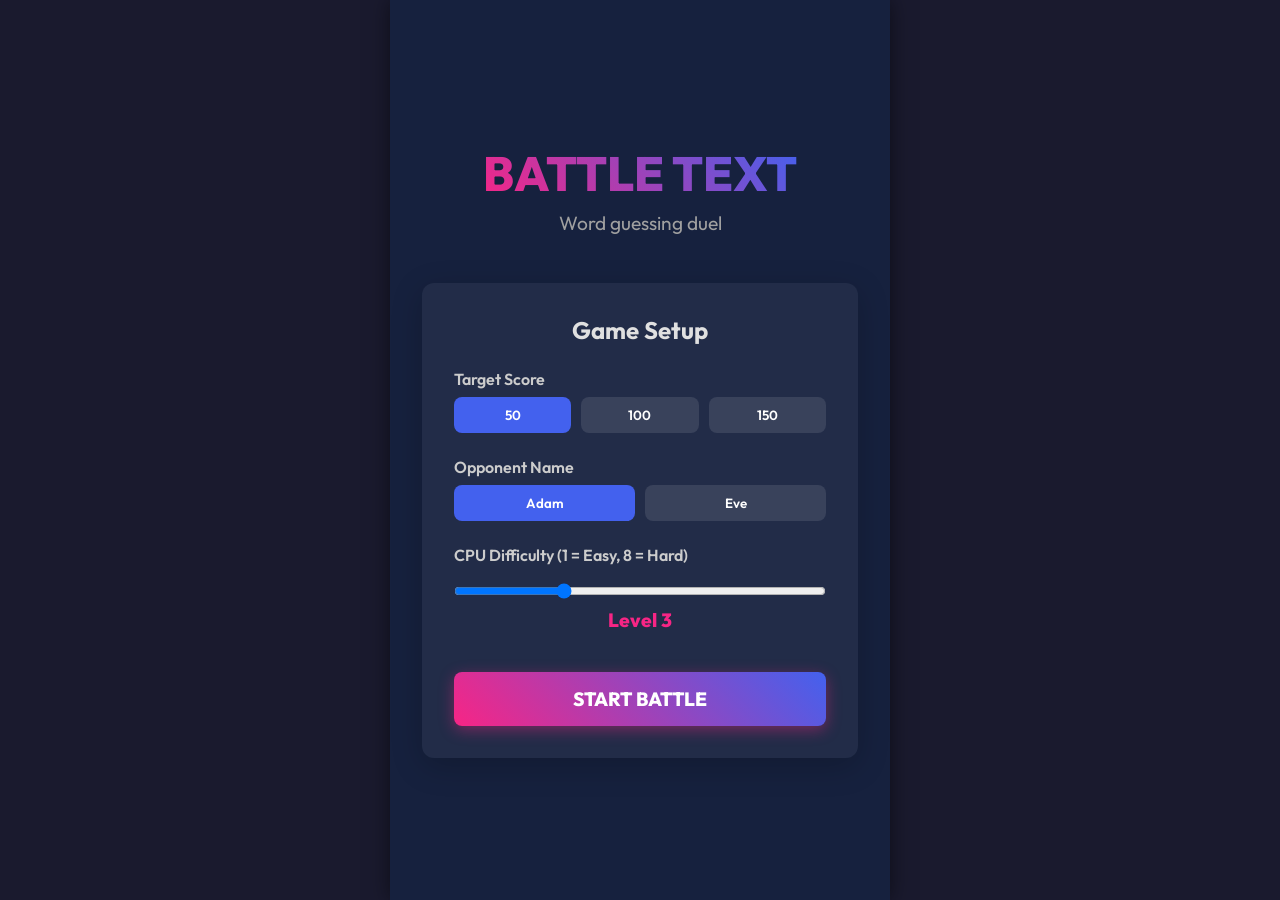
==== src/main/resources/static/index.html @ dd178e71 "Inital Commit" ====
<!DOCTYPE html>
<html lang="en">

<head>
    <meta charset="UTF-8">
    <meta name="viewport" content="width=device-width, initial-scale=1.0">
    <title>Battle Text</title>
    <link href="https://fonts.googleapis.com/css2?family=Outfit:wght@400;600;800&display=swap" rel="stylesheet">
    <link rel="stylesheet" href="style.css">
</head>

<body>
    <div id="app">
        <!-- Start Screen -->
        <div id="start-screen" class="screen current">
            <div class="logo-container">
                <h1>BATTLE TEXT</h1>
                <p>Word guessing duel</p>
            </div>

            <div class="settings-card">
                <h2>Game Setup</h2>
                <div class="setting-group">
                    <label>Target Score</label>
                    <div class="score-options">
                        <button class="score-btn active" data-score="50">50</button>
                        <button class="score-btn" data-score="100">100</button>
                        <button class="score-btn" data-score="150">150</button>
                    </div>
                </div>

                <div class="setting-group">
                    <label>Opponent Name</label>
                    <div class="score-options" id="cpu-options">
                        <button class="score-btn active" data-cpu="Adam">Adam</button>
                        <button class="score-btn" data-cpu="Eve">Eve</button>
                    </div>
                </div>

                <div class="setting-group">
                    <label>CPU Difficulty (1 = Easy, 8 = Hard)</label>
                    <input type="range" id="difficulty-slider" min="1" max="8" value="3">
                    <div class="difficulty-display">Level <span id="difficulty-value">3</span></div>
                </div>

                <button id="start-btn" class="primary-btn">START BATTLE</button>
            </div>
        </div>

        <!-- Game Screen -->
        <div id="game-screen" class="screen hidden">
            <!-- Top Nav -->
            <div class="top-nav">
                <button id="home-btn" class="nav-btn" title="Quit Game">🚪 Quit</button>
            </div>
            <!-- Header HUD -->
            <div class="game-header">
                <div class="player-hud human">
                    <div class="hud-avatar">👤 YOU</div>
                    <div class="hud-score" id="human-score">0</div>
                    <div class="hud-bar-container">
                        <div class="hud-bar" id="human-score-bar"></div>
                    </div>
                </div>
                <div class="vs-text">VS</div>
                <div class="player-hud cpu">
                    <div class="hud-avatar">🤖 <span id="cpu-name-display">CPU</span> (Lv <span
                            id="cpu-level-display">3</span>)</div>
                    <div class="hud-score" id="cpu-score">0</div>
                    <div class="hud-bar-container">
                        <div class="hud-bar" id="cpu-score-bar"></div>
                    </div>
                </div>
            </div>

            <!-- Chat / Play Area -->
            <div class="chat-area" id="chat-area">
                <div class="chat-placeholder">Game Started! Wait for CPU or make your first move.</div>
            </div>

            <!-- CPU Typing Indicator -->
            <div class="typing-indicator hidden" id="typing-indicator">
                <span id="typing-cpu-name">CPU</span> is typing<span>.</span><span>.</span><span>.</span>
            </div>

            <!-- Bottom Input Area -->
            <div class="input-area">
                <div class="timer-container" id="timer-container">
                    <div class="timer-bar" id="timer-bar"></div>
                </div>

                <div class="word-input-container">
                    <div class="required-letter" id="required-letter">?</div>
                    <input type="text" id="word-input" autocomplete="off" placeholder="Type your word here..." disabled>
                    <button id="submit-btn" disabled>SEND</button>
                </div>
                <div class="error-msg" id="error-msg"></div>
            </div>
        </div>

        <!-- Game Over Screen -->
        <div id="game-over-screen" class="screen hidden">
            <h1 id="game-over-title">YOU WIN!</h1>
            <p id="game-over-subtitle">Target score reached.</p>
            <div class="final-scores">
                <div class="score-box">
                    <div>YOU</div>
                    <div id="final-human-score" class="score-value">0</div>
                </div>
                <div class="score-box">
                    <div id="final-cpu-name">CPU</div>
                    <div id="final-cpu-score" class="score-value">0</div>
                </div>
            </div>
            <button id="restart-btn" class="primary-btn">PLAY AGAIN</button>
        </div>
    </div>

    <script src="app.js"></script>
</body>

</html>
---- src/main/resources/static/style.css ----
:root {
    --bg-color: #1a1a2e;
    --text-light: #e0e0e0;
    --primary-color: #f72585;
    /* Vibrant pink/red */
    --secondary-color: #4361ee;
    /* Vibrant blue */
    --accent-color: #4cc9f0;
    /* Light blue accent */
    --human-color: #4cc9f0;
    --cpu-color: #f72585;
    --box-bg: rgba(255, 255, 255, 0.05);
    --border-radius: 12px;
    --font-family: 'Outfit', sans-serif;
}

* {
    box-sizing: border-box;
    margin: 0;
    padding: 0;
}

body {
    font-family: var(--font-family);
    background-color: var(--bg-color);
    color: var(--text-light);
    display: flex;
    justify-content: center;
    align-items: center;
    height: 100vh;
    overflow: hidden;
}

#app {
    width: 100%;
    max-width: 500px;
    height: 100vh;
    background-color: #16213e;
    position: relative;
    box-shadow: 0 0 20px rgba(0, 0, 0, 0.5);
    display: flex;
    flex-direction: column;
}

.screen {
    position: absolute;
    top: 0;
    left: 0;
    width: 100%;
    height: 100%;
    display: flex;
    flex-direction: column;
    z-index: 10;
    background-color: #16213e;
    transition: opacity 0.3s ease, transform 0.3s ease;
}

.screen.hidden {
    opacity: 0;
    pointer-events: none;
    transform: scale(0.95);
    z-index: 1;
}

/* START SCREEN */
#start-screen {
    justify-content: center;
    align-items: center;
    padding: 2rem;
}

.logo-container {
    text-align: center;
    margin-bottom: 3rem;
}

.logo-container h1 {
    font-size: 3rem;
    font-weight: 800;
    color: #fff;
    text-transform: uppercase;
    background: linear-gradient(45deg, var(--primary-color), var(--secondary-color));
    -webkit-background-clip: text;
    -webkit-text-fill-color: transparent;
    margin-bottom: 0.5rem;
}

.logo-container p {
    font-size: 1.2rem;
    color: #a0a0a0;
}

.settings-card {
    background: var(--box-bg);
    border-radius: var(--border-radius);
    padding: 2rem;
    width: 100%;
    box-shadow: 0 8px 32px rgba(0, 0, 0, 0.2);
}

.settings-card h2 {
    margin-bottom: 1.5rem;
    text-align: center;
    font-size: 1.5rem;
}

.setting-group {
    margin-bottom: 1.5rem;
}

.setting-group label {
    display: block;
    margin-bottom: 0.5rem;
    font-weight: 600;
    color: #ccc;
}

.score-options {
    display: flex;
    gap: 10px;
}

.score-btn {
    flex: 1;
    padding: 10px;
    background: rgba(255, 255, 255, 0.1);
    border: none;
    color: white;
    font-family: var(--font-family);
    font-weight: 600;
    border-radius: 8px;
    cursor: pointer;
    transition: all 0.2s;
}

.score-btn.active,
.score-btn:hover {
    background: var(--secondary-color);
}

input[type="range"] {
    width: 100%;
    margin-top: 10px;
}

.difficulty-display {
    text-align: center;
    margin-top: 5px;
    font-weight: 800;
    font-size: 1.2rem;
    color: var(--primary-color);
}

.primary-btn {
    width: 100%;
    padding: 15px;
    background: linear-gradient(45deg, var(--primary-color), var(--secondary-color));
    color: white;
    border: none;
    border-radius: 8px;
    font-family: var(--font-family);
    font-weight: 800;
    font-size: 1.2rem;
    cursor: pointer;
    box-shadow: 0 4px 15px rgba(247, 37, 133, 0.4);
    transition: transform 0.2s, box-shadow 0.2s;
    margin-top: 1rem;
}

.primary-btn:hover {
    transform: translateY(-2px);
    box-shadow: 0 6px 20px rgba(247, 37, 133, 0.6);
}

/* GAME SCREEN */
#game-screen {
    display: flex;
    flex-direction: column;
}

.top-nav {
    padding: 10px 20px 0 20px;
    background: rgba(0, 0, 0, 0.2);
    display: flex;
    justify-content: flex-start;
}

.nav-btn {
    background: transparent;
    border: none;
    color: #ccc;
    font-size: 0.9rem;
    cursor: pointer;
    font-family: inherit;
    font-weight: 600;
    transition: color 0.2s;
    display: flex;
    align-items: center;
    gap: 5px;
}

.nav-btn:hover {
    color: #ef476f;
}

.game-header {
    display: flex;
    justify-content: space-between;
    align-items: center;
    padding: 15px 20px;
    background: rgba(0, 0, 0, 0.2);
    border-bottom: 1px solid rgba(255, 255, 255, 0.05);
}

.player-hud {
    width: 40%;
    text-align: center;
}

.player-hud.human {
    color: var(--human-color);
}

.player-hud.cpu {
    color: var(--cpu-color);
}

.hud-avatar {
    font-size: 0.9rem;
    font-weight: 600;
    margin-bottom: 5px;
    text-transform: uppercase;
}

.hud-score {
    font-size: 2.5rem;
    font-weight: 800;
    margin-bottom: 5px;
}

.hud-bar-container {
    width: 100%;
    height: 8px;
    background: rgba(255, 255, 255, 0.1);
    border-radius: 4px;
    overflow: hidden;
}

.hud-bar {
    height: 100%;
    width: 0%;
    transition: width 0.3s ease-out;
}

.human .hud-bar {
    background-color: var(--human-color);
    float: right;
}

.cpu .hud-bar {
    background-color: var(--cpu-color);
    float: left;
}

.vs-text {
    font-weight: 800;
    color: rgba(255, 255, 255, 0.3);
    font-size: 1.5rem;
}

/* CHAT AREA */
.chat-area {
    flex: 1;
    padding: 20px;
    overflow-y: auto;
    display: flex;
    flex-direction: column;
    gap: 15px;
}

.chat-placeholder {
    text-align: center;
    color: rgba(255, 255, 255, 0.3);
    margin: auto;
    font-weight: 600;
}

.chat-bubble-container {
    display: flex;
    width: 100%;
    animation: slideUp 0.3s ease forwards;
}

.chat-bubble-container.human {
    justify-content: flex-start;
}

.chat-bubble-container.cpu {
    justify-content: flex-end;
}

.chat-bubble {
    max-width: 80%;
    padding: 10px 15px;
    border-radius: 20px;
    position: relative;
    display: flex;
    align-items: baseline;
    gap: 10px;
}

.human .chat-bubble {
    background-color: var(--human-color);
    color: #000;
    border-bottom-left-radius: 5px;
}

.cpu .chat-bubble {
    background-color: var(--cpu-color);
    color: #fff;
    border-bottom-right-radius: 5px;
}

.word-text {
    font-size: 1.2rem;
    font-weight: 600;
}

.word-score {
    font-size: 0.9rem;
    font-weight: 800;
    opacity: 0.8;
}

.typing-indicator {
    padding: 10px 20px;
    font-size: 0.9rem;
    color: var(--text-light);
    opacity: 0.7;
    font-style: italic;
    transition: opacity 0.3s;
}

.typing-indicator.hidden {
    display: none;
}

.typing-indicator span {
    animation: blink 1.4s infinite reverse;
    animation-fill-mode: both;
}

.typing-indicator span:nth-child(2) {
    animation-delay: 0.2s;
}

.typing-indicator span:nth-child(3) {
    animation-delay: 0.4s;
}

/* INPUT AREA */
.input-area {
    padding: 15px 20px 25px;
    background: rgba(0, 0, 0, 0.3);
}

.timer-container {
    width: 100%;
    height: 6px;
    background: rgba(255, 255, 255, 0.1);
    border-radius: 3px;
    margin-bottom: 15px;
    overflow: hidden;
}

.timer-bar {
    height: 100%;
    width: 100%;
    background-color: #06d6a0;
    /* Green */
    transition: width 0.1s linear, background-color 0.3s;
}

.timer-bar.warning {
    background-color: #ffd166;
}

.timer-bar.danger {
    background-color: #ef476f;
}

.word-input-container {
    display: flex;
    gap: 10px;
}

.required-letter {
    width: 50px;
    height: 50px;
    background: #fff;
    color: #1a1a2e;
    font-size: 2rem;
    font-weight: 800;
    display: flex;
    justify-content: center;
    align-items: center;
    border-radius: 8px;
    text-transform: uppercase;
}

#word-input {
    flex: 1;
    border: none;
    border-radius: 8px;
    padding: 0 15px;
    font-size: 1.2rem;
    font-family: var(--font-family);
    outline: none;
    background: rgba(255, 255, 255, 0.1);
    color: white;
    text-transform: lowercase;
}

#word-input:focus {
    background: rgba(255, 255, 255, 0.15);
}

#word-input:disabled {
    opacity: 0.5;
    cursor: not-allowed;
}

#submit-btn {
    padding: 0 20px;
    background: var(--secondary-color);
    color: white;
    border: none;
    border-radius: 8px;
    font-weight: 800;
    cursor: pointer;
    font-family: var(--font-family);
    transition: background 0.2s;
}

#submit-btn:hover:not(:disabled) {
    background: #3a56d4;
}

#submit-btn:disabled {
    background: gray;
    opacity: 0.5;
    cursor: not-allowed;
}

.error-msg {
    color: #ff4d4d;
    font-size: 0.9rem;
    margin-top: 8px;
    min-height: 20px;
    text-align: center;
}

/* GAME OVER SCREEN */
#game-over-screen {
    justify-content: center;
    align-items: center;
    padding: 2rem;
    background: rgba(22, 33, 62, 0.95);
    backdrop-filter: blur(10px);
}

#game-over-title {
    font-size: 4rem;
    font-weight: 800;
    margin-bottom: 0.5rem;
    color: var(--primary-color);
}

#game-over-subtitle {
    font-size: 1.2rem;
    margin-bottom: 2rem;
}

.final-scores {
    display: flex;
    gap: 20px;
    margin-bottom: 3rem;
    width: 100%;
}

.score-box {
    flex: 1;
    background: var(--box-bg);
    padding: 20px;
    border-radius: var(--border-radius);
    text-align: center;
    font-weight: 600;
}

.score-value {
    font-size: 3rem;
    font-weight: 800;
    margin-top: 10px;
}

/* Animations */
@keyframes slideUp {
    from {
        opacity: 0;
        transform: translateY(20px);
    }

    to {
        opacity: 1;
        transform: translateY(0);
    }
}

@keyframes blink {
    0% {
        opacity: 0.2;
    }

    20% {
        opacity: 1;
    }

    100% {
        opacity: 0.2;
    }
}

/* Custom scrollbar */
::-webkit-scrollbar {
    width: 6px;
}

::-webkit-scrollbar-track {
    background: rgba(255, 255, 255, 0.05);
}

::-webkit-scrollbar-thumb {
    background: rgba(255, 255, 255, 0.2);
    border-radius: 10px;
}

::-webkit-scrollbar-thumb:hover {
    background: rgba(255, 255, 255, 0.3);
}
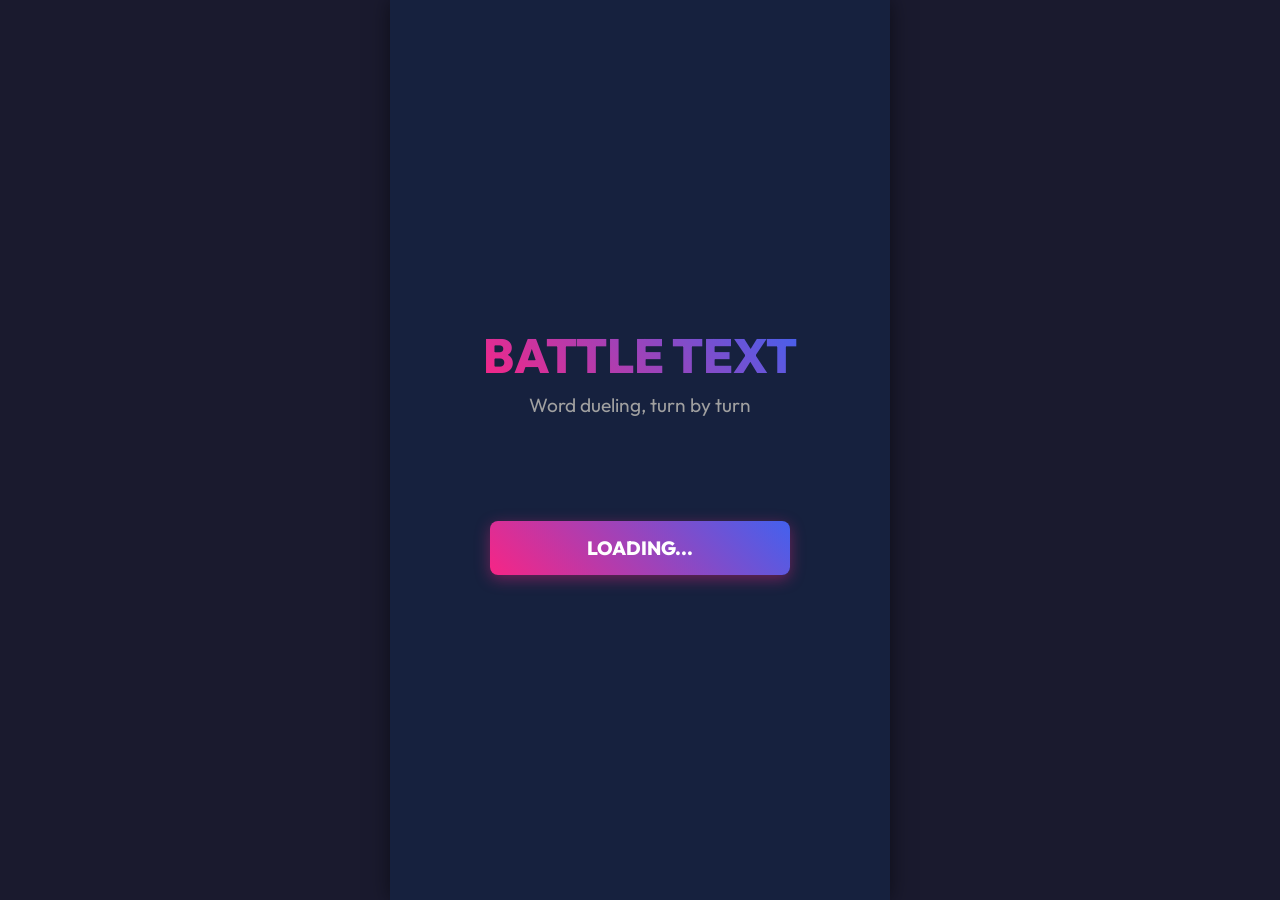
==== commit b4429625: "Updated UI, Increased Vocab of Dictionary" ====
--- a/src/main/resources/static/index.html
+++ b/src/main/resources/static/index.html
@@ -1,6 +1,5 @@
 <!DOCTYPE html>
 <html lang="en">
-
 <head>
     <meta charset="UTF-8">
     <meta name="viewport" content="width=device-width, initial-scale=1.0">
@@ -8,50 +7,41 @@
     <link href="https://fonts.googleapis.com/css2?family=Outfit:wght@400;600;800&display=swap" rel="stylesheet">
     <link rel="stylesheet" href="style.css">
 </head>
-
 <body>
     <div id="app">
-        <!-- Start Screen -->
-        <div id="start-screen" class="screen current">
-            <div class="logo-container">
-                <h1>BATTLE TEXT</h1>
-                <p>Word guessing duel</p>
-            </div>
 
-            <div class="settings-card">
-                <h2>Game Setup</h2>
-                <div class="setting-group">
-                    <label>Target Score</label>
-                    <div class="score-options">
-                        <button class="score-btn active" data-score="50">50</button>
-                        <button class="score-btn" data-score="100">100</button>
-                        <button class="score-btn" data-score="150">150</button>
-                    </div>
+        <!-- ========== HOME SCREEN ========== -->
+        <div id="home-screen" class="screen current">
+            <div class="home-center">
+                <div class="logo-container">
+                    <h1>BATTLE TEXT</h1>
+                    <p>Word dueling, turn by turn</p>
                 </div>
-
-                <div class="setting-group">
-                    <label>Opponent Name</label>
-                    <div class="score-options" id="cpu-options">
-                        <button class="score-btn active" data-cpu="Adam">Adam</button>
-                        <button class="score-btn" data-cpu="Eve">Eve</button>
-                    </div>
-                </div>
-
-                <div class="setting-group">
-                    <label>CPU Difficulty (1 = Easy, 8 = Hard)</label>
-                    <input type="range" id="difficulty-slider" min="1" max="8" value="3">
-                    <div class="difficulty-display">Level <span id="difficulty-value">3</span></div>
-                </div>
-
-                <button id="start-btn" class="primary-btn">START BATTLE</button>
+                <button id="play-btn" class="primary-btn home-play-btn" disabled>LOADING...</button>
             </div>
         </div>
 
-        <!-- Game Screen -->
+        <!-- ========== BOT SELECTION SCREEN ========== -->
+        <div id="bot-screen" class="screen hidden">
+            <div class="bot-screen-header">
+                <button class="nav-btn back-btn" id="back-to-home-btn">← Back</button>
+                <h2>Choose Your Opponent</h2>
+                <div></div><!-- spacer for flex alignment -->
+            </div>
+
+            <div class="bot-screen-body">
+                <div id="bot-cards" class="bot-cards">
+                    <div class="bot-loading">Loading opponents…</div>
+                </div>
+            </div>
+        </div>
+
+        <!-- ========== GAME SCREEN ========== -->
         <div id="game-screen" class="screen hidden">
             <!-- Top Nav -->
             <div class="top-nav">
                 <button id="home-btn" class="nav-btn" title="Quit Game">🚪 Quit</button>
+                <div id="gimmick-banner" class="gimmick-banner hidden"></div>
             </div>
             <!-- Header HUD -->
             <div class="game-header">
@@ -64,8 +54,7 @@
                 </div>
                 <div class="vs-text">VS</div>
                 <div class="player-hud cpu">
-                    <div class="hud-avatar">🤖 <span id="cpu-name-display">CPU</span> (Lv <span
-                            id="cpu-level-display">3</span>)</div>
+                    <div class="hud-avatar">🤖 <span id="cpu-name-display">CPU</span></div>
                     <div class="hud-score" id="cpu-score">0</div>
                     <div class="hud-bar-container">
                         <div class="hud-bar" id="cpu-score-bar"></div>
@@ -98,7 +87,7 @@
             </div>
         </div>
 
-        <!-- Game Over Screen -->
+        <!-- ========== GAME OVER SCREEN ========== -->
         <div id="game-over-screen" class="screen hidden">
             <h1 id="game-over-title">YOU WIN!</h1>
             <p id="game-over-subtitle">Target score reached.</p>
@@ -114,9 +103,9 @@
             </div>
             <button id="restart-btn" class="primary-btn">PLAY AGAIN</button>
         </div>
+
     </div>
 
     <script src="app.js"></script>
 </body>
-
 </html>
--- a/src/main/resources/static/style.css
+++ b/src/main/resources/static/style.css
@@ -62,11 +62,62 @@
     z-index: 1;
 }
 
-/* START SCREEN */
-#start-screen {
+/* HOME SCREEN */
+#home-screen {
     justify-content: center;
     align-items: center;
     padding: 2rem;
+}
+
+.home-center {
+    display: flex;
+    flex-direction: column;
+    align-items: center;
+    gap: 2.5rem;
+    width: 100%;
+}
+
+.home-play-btn {
+    max-width: 300px;
+}
+
+/* BOT SELECTION SCREEN */
+#bot-screen {
+    display: flex;
+    flex-direction: column;
+    overflow: hidden;
+}
+
+.bot-screen-header {
+    display: flex;
+    align-items: center;
+    justify-content: space-between;
+    padding: 16px 20px;
+    background: rgba(0, 0, 0, 0.3);
+    border-bottom: 1px solid rgba(255, 255, 255, 0.06);
+    flex-shrink: 0;
+}
+
+.bot-screen-header h2 {
+    font-size: 1.1rem;
+    font-weight: 700;
+}
+
+.back-btn {
+    font-size: 0.9rem;
+    color: #aaa;
+}
+
+.back-btn:hover {
+    color: var(--accent-color);
+}
+
+.bot-screen-body {
+    flex: 1;
+    overflow-y: auto;
+    padding: 20px;
+    display: flex;
+    flex-direction: column;
 }
 
 .logo-container {
@@ -151,6 +202,148 @@
     color: var(--primary-color);
 }
 
+/* Bot Cards */
+.bot-cards {
+    display: flex;
+    flex-direction: column;
+    gap: 14px;
+}
+
+.bot-loading {
+    color: #888;
+    font-size: 0.9rem;
+    text-align: center;
+    padding: 10px 0;
+}
+
+.bot-card {
+    background: rgba(255, 255, 255, 0.05);
+    border: 1px solid rgba(255, 255, 255, 0.1);
+    border-radius: 12px;
+    overflow: hidden;
+    transition: border-color 0.2s;
+}
+
+.bot-card.selected {
+    border-color: var(--secondary-color);
+}
+
+.bot-card-header {
+    display: flex;
+    align-items: center;
+    gap: 12px;
+    padding: 12px 16px;
+    cursor: pointer;
+    user-select: none;
+}
+
+.bot-card-header:hover {
+    background: rgba(255, 255, 255, 0.05);
+}
+
+.bot-avatar {
+    font-size: 1.5rem;
+}
+
+.bot-info {
+    flex: 1;
+}
+
+.bot-name {
+    font-weight: 800;
+    font-size: 1rem;
+    color: #fff;
+}
+
+.bot-desc {
+    font-size: 0.78rem;
+    color: #aaa;
+    margin-top: 2px;
+}
+
+.bot-expand-icon {
+    color: #888;
+    font-size: 0.8rem;
+    transition: transform 0.2s;
+}
+
+.bot-card.open .bot-expand-icon {
+    transform: rotate(180deg);
+}
+
+.bot-levels {
+    display: none;
+    padding: 8px 16px 14px;
+    gap: 8px;
+    flex-direction: column;
+}
+
+.bot-card.open .bot-levels {
+    display: flex;
+}
+
+.level-btn {
+    display: flex;
+    justify-content: space-between;
+    align-items: center;
+    padding: 10px 14px;
+    background: rgba(255, 255, 255, 0.06);
+    border: 1px solid rgba(255, 255, 255, 0.08);
+    border-radius: 8px;
+    cursor: pointer;
+    color: #ddd;
+    font-family: var(--font-family);
+    font-size: 0.85rem;
+    transition: all 0.2s;
+    text-align: left;
+    width: 100%;
+}
+
+.level-btn:hover {
+    background: rgba(255, 255, 255, 0.12);
+    border-color: rgba(255, 255, 255, 0.2);
+}
+
+.level-btn.active {
+    background: var(--secondary-color);
+    border-color: var(--secondary-color);
+    color: #fff;
+}
+
+.level-name {
+    font-weight: 700;
+}
+
+.level-desc {
+    font-size: 0.75rem;
+    color: rgba(255, 255, 255, 0.7);
+    margin-top: 2px;
+}
+
+.level-gimmick-badge {
+    font-size: 0.7rem;
+    background: rgba(255, 255, 255, 0.15);
+    padding: 2px 7px;
+    border-radius: 20px;
+    white-space: nowrap;
+    margin-left: 8px;
+    flex-shrink: 0;
+}
+
+.level-btn.active .level-gimmick-badge {
+    background: rgba(255, 255, 255, 0.25);
+}
+
+/* Gimmick Banner in game screen */
+.gimmick-banner {
+    flex: 1;
+    text-align: right;
+    font-size: 0.78rem;
+    font-weight: 600;
+    color: var(--primary-color);
+    padding: 2px 0;
+}
+
 .primary-btn {
     width: 100%;
     padding: 15px;
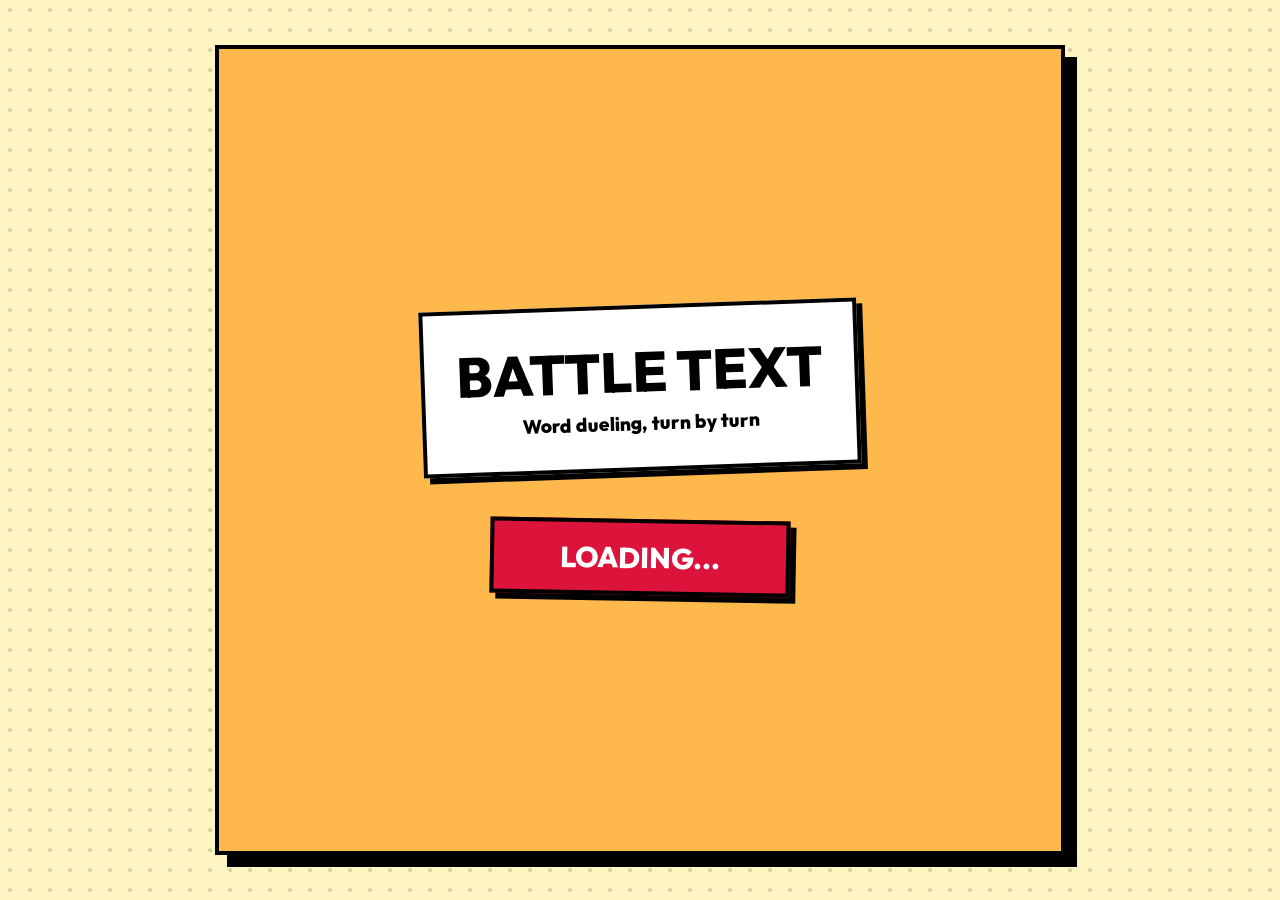
==== commit d36eb995: "New ui and animations" ====
--- a/src/main/resources/static/index.html
+++ b/src/main/resources/static/index.html
@@ -1,5 +1,6 @@
 <!DOCTYPE html>
 <html lang="en">
+
 <head>
     <meta charset="UTF-8">
     <meta name="viewport" content="width=device-width, initial-scale=1.0">
@@ -7,6 +8,7 @@
     <link href="https://fonts.googleapis.com/css2?family=Outfit:wght@400;600;800&display=swap" rel="stylesheet">
     <link rel="stylesheet" href="style.css">
 </head>
+
 <body>
     <div id="app">
 
@@ -108,4 +110,5 @@
 
     <script src="app.js"></script>
 </body>
+
 </html>
--- a/src/main/resources/static/style.css
+++ b/src/main/resources/static/style.css
@@ -1,16 +1,16 @@
 :root {
-    --bg-color: #1a1a2e;
-    --text-light: #e0e0e0;
-    --primary-color: #f72585;
-    /* Vibrant pink/red */
-    --secondary-color: #4361ee;
-    /* Vibrant blue */
-    --accent-color: #4cc9f0;
-    /* Light blue accent */
-    --human-color: #4cc9f0;
-    --cpu-color: #f72585;
-    --box-bg: rgba(255, 255, 255, 0.05);
-    --border-radius: 12px;
+    --bg-color: #f4f4f0;
+    --text-main: #000;
+    --border-black: #000;
+    --primary-color: crimson;
+    --secondary-color: purple;
+    --accent-color: #FFB84C;
+    --human-color: #2BD3E1;
+    --cpu-color: #5DFFBE;
+    --box-bg: #fff;
+    --brutal-border: 4px solid var(--border-black);
+    --brutal-shadow: 6px 6px 0px var(--border-black);
+    --brutal-shadow-hover: 2px 2px 0px var(--border-black);
     --font-family: 'Outfit', sans-serif;
 }
 
@@ -22,8 +22,11 @@
 
 body {
     font-family: var(--font-family);
-    background-color: var(--bg-color);
-    color: var(--text-light);
+    background-color: #FFF5C2;
+    background-image: radial-gradient(rgba(0, 0, 0, 0.15) 15%, transparent 15%);
+    background-size: 20px 20px;
+    background-position: 0 0, 10px 10px;
+    color: var(--text-main);
     display: flex;
     justify-content: center;
     align-items: center;
@@ -33,13 +36,15 @@
 
 #app {
     width: 100%;
-    max-width: 500px;
-    height: 100vh;
-    background-color: #16213e;
+    max-width: 850px;
+    height: 90vh;
+    background-color: var(--bg-color);
     position: relative;
-    box-shadow: 0 0 20px rgba(0, 0, 0, 0.5);
+    border: var(--brutal-border);
+    box-shadow: 12px 12px 0 var(--border-black);
     display: flex;
     flex-direction: column;
+    overflow: hidden;
 }
 
 .screen {
@@ -51,7 +56,7 @@
     display: flex;
     flex-direction: column;
     z-index: 10;
-    background-color: #16213e;
+    background-color: var(--bg-color);
     transition: opacity 0.3s ease, transform 0.3s ease;
 }
 
@@ -67,49 +72,86 @@
     justify-content: center;
     align-items: center;
     padding: 2rem;
+    background-color: var(--accent-color);
 }
 
 .home-center {
     display: flex;
     flex-direction: column;
     align-items: center;
-    gap: 2.5rem;
-    width: 100%;
+    gap: 3rem;
+    width: 100%;
+}
+
+.logo-container {
+    text-align: center;
+    background: #fff;
+    padding: 2rem;
+    border: var(--brutal-border);
+    box-shadow: var(--brutal-shadow);
+    transform: rotate(-2deg);
+}
+
+.logo-container h1 {
+    font-size: 3.5rem;
+    font-weight: 800;
+    color: var(--text-main);
+    text-transform: uppercase;
+    line-height: 1.1;
+    margin-bottom: 0.5rem;
+}
+
+.logo-container p {
+    font-size: 1.2rem;
+    font-weight: 800;
+    color: var(--text-main);
 }
 
 .home-play-btn {
     max-width: 300px;
+    font-size: 1.8rem !important;
+    padding: 1rem 3rem !important;
+    transform: rotate(1deg);
+    background-color: var(--primary-color) !important;
 }
 
 /* BOT SELECTION SCREEN */
 #bot-screen {
-    display: flex;
-    flex-direction: column;
-    overflow: hidden;
+    background-color: var(--cpu-color);
 }
 
 .bot-screen-header {
     display: flex;
     align-items: center;
     justify-content: space-between;
-    padding: 16px 20px;
-    background: rgba(0, 0, 0, 0.3);
-    border-bottom: 1px solid rgba(255, 255, 255, 0.06);
+    padding: 20px;
+    background: #fff;
+    border-bottom: var(--brutal-border);
     flex-shrink: 0;
 }
 
 .bot-screen-header h2 {
-    font-size: 1.1rem;
-    font-weight: 700;
+    font-size: 1.3rem;
+    font-weight: 800;
+    color: var(--text-main);
+    text-transform: uppercase;
 }
 
 .back-btn {
-    font-size: 0.9rem;
-    color: #aaa;
+    font-size: 1rem;
+    font-weight: 800;
+    color: var(--text-main);
+    background: var(--accent-color);
+    padding: 5px 15px;
+    border: 3px solid var(--text-main);
+    box-shadow: 3px 3px 0 var(--text-main);
+    transition: all 0.1s;
+    cursor: pointer;
 }
 
 .back-btn:hover {
-    color: var(--accent-color);
+    transform: translate(2px, 2px);
+    box-shadow: 1px 1px 0 var(--text-main);
 }
 
 .bot-screen-body {
@@ -120,129 +162,74 @@
     flex-direction: column;
 }
 
-.logo-container {
+.bot-cards {
+    display: flex;
+    flex-direction: column;
+    gap: 20px;
+}
+
+.bot-loading {
+    color: var(--text-main);
+    font-size: 1.2rem;
+    font-weight: 800;
     text-align: center;
-    margin-bottom: 3rem;
-}
-
-.logo-container h1 {
-    font-size: 3rem;
-    font-weight: 800;
-    color: #fff;
-    text-transform: uppercase;
-    background: linear-gradient(45deg, var(--primary-color), var(--secondary-color));
-    -webkit-background-clip: text;
-    -webkit-text-fill-color: transparent;
-    margin-bottom: 0.5rem;
-}
-
-.logo-container p {
-    font-size: 1.2rem;
-    color: #a0a0a0;
-}
-
-.settings-card {
-    background: var(--box-bg);
-    border-radius: var(--border-radius);
-    padding: 2rem;
-    width: 100%;
-    box-shadow: 0 8px 32px rgba(0, 0, 0, 0.2);
-}
-
-.settings-card h2 {
-    margin-bottom: 1.5rem;
-    text-align: center;
-    font-size: 1.5rem;
-}
-
-.setting-group {
-    margin-bottom: 1.5rem;
-}
-
-.setting-group label {
-    display: block;
-    margin-bottom: 0.5rem;
-    font-weight: 600;
-    color: #ccc;
-}
-
-.score-options {
-    display: flex;
-    gap: 10px;
-}
-
-.score-btn {
-    flex: 1;
-    padding: 10px;
-    background: rgba(255, 255, 255, 0.1);
-    border: none;
-    color: white;
-    font-family: var(--font-family);
-    font-weight: 600;
-    border-radius: 8px;
-    cursor: pointer;
-    transition: all 0.2s;
-}
-
-.score-btn.active,
-.score-btn:hover {
+    padding: 20px 0;
+    background: #fff;
+    border: var(--brutal-border);
+    box-shadow: var(--brutal-shadow);
+}
+
+.bot-card {
+    background: #fff;
+    border: var(--brutal-border);
+    box-shadow: var(--brutal-shadow);
+    transition: transform 0.1s, box-shadow 0.1s;
+    margin-bottom: 5px;
+}
+
+.bot-card[data-bot="Adam"] {
+    border-left: 8px solid var(--primary-color);
+}
+
+.bot-card[data-bot="Eve"] {
+    border-left: 8px solid var(--secondary-color);
+}
+
+.bot-card[data-bot="Adam"] .bot-avatar {
+    background: var(--primary-color);
+}
+
+.bot-card[data-bot="Eve"] .bot-avatar {
     background: var(--secondary-color);
 }
 
-input[type="range"] {
-    width: 100%;
-    margin-top: 10px;
-}
-
-.difficulty-display {
-    text-align: center;
-    margin-top: 5px;
-    font-weight: 800;
-    font-size: 1.2rem;
-    color: var(--primary-color);
-}
-
-/* Bot Cards */
-.bot-cards {
-    display: flex;
-    flex-direction: column;
-    gap: 14px;
-}
-
-.bot-loading {
-    color: #888;
-    font-size: 0.9rem;
-    text-align: center;
-    padding: 10px 0;
-}
-
-.bot-card {
-    background: rgba(255, 255, 255, 0.05);
-    border: 1px solid rgba(255, 255, 255, 0.1);
-    border-radius: 12px;
-    overflow: hidden;
-    transition: border-color 0.2s;
-}
-
 .bot-card.selected {
-    border-color: var(--secondary-color);
+    background: var(--accent-color);
 }
 
 .bot-card-header {
     display: flex;
     align-items: center;
-    gap: 12px;
-    padding: 12px 16px;
-    cursor: pointer;
+    gap: 15px;
+    padding: 15px;
     user-select: none;
-}
-
-.bot-card-header:hover {
-    background: rgba(255, 255, 255, 0.05);
+    border-bottom: 3px solid transparent;
+}
+
+.bot-card.open .bot-card-header {
+    border-bottom: var(--brutal-border);
 }
 
 .bot-avatar {
-    font-size: 1.5rem;
+    font-size: 2rem;
+    background: var(--primary-color);
+    width: 60px;
+    height: 60px;
+    display: flex;
+    justify-content: center;
+    align-items: center;
+    border: var(--brutal-border);
+    border-radius: 50%;
 }
 
 .bot-info {
@@ -251,31 +238,55 @@
 
 .bot-name {
     font-weight: 800;
-    font-size: 1rem;
-    color: #fff;
+    font-size: 1.4rem;
+    color: var(--text-main);
+    text-transform: uppercase;
 }
 
 .bot-desc {
-    font-size: 0.78rem;
-    color: #aaa;
-    margin-top: 2px;
-}
-
-.bot-expand-icon {
-    color: #888;
-    font-size: 0.8rem;
+    font-size: 0.9rem;
+    font-weight: 800;
+    color: #444;
+    margin-top: 4px;
+}
+
+.bot-expand-icon, .bot-toggle-btn {
+    font-size: 1.5rem;
+    font-weight: 800;
     transition: transform 0.2s;
 }
 
-.bot-card.open .bot-expand-icon {
+.bot-toggle-btn {
+    background: var(--bg-color);
+    border: 3px solid var(--text-main);
+    padding: 5px 12px;
+    cursor: pointer;
+    font-family: var(--font-family);
+    box-shadow: 2px 2px 0 var(--text-main);
+}
+
+.bot-toggle-btn:hover {
+    background: var(--human-color);
+    transform: translate(1px, 1px);
+    box-shadow: 1px 1px 0 var(--text-main);
+}
+
+.bot-toggle-btn:active {
+    transform: translate(3px, 3px);
+    box-shadow: none;
+}
+
+.bot-card.open .bot-expand-icon, .bot-card.open .bot-toggle-btn {
     transform: rotate(180deg);
 }
 
 .bot-levels {
     display: none;
-    padding: 8px 16px 14px;
-    gap: 8px;
+    padding: 15px;
+    gap: 12px;
     flex-direction: column;
+    background: #f4f4f0;
+    border-top: var(--brutal-border);
 }
 
 .bot-card.open .bot-levels {
@@ -286,156 +297,156 @@
     display: flex;
     justify-content: space-between;
     align-items: center;
-    padding: 10px 14px;
-    background: rgba(255, 255, 255, 0.06);
-    border: 1px solid rgba(255, 255, 255, 0.08);
-    border-radius: 8px;
+    padding: 12px 15px;
+    background: #fff;
+    border: var(--brutal-border);
+    box-shadow: 4px 4px 0 var(--text-main);
     cursor: pointer;
-    color: #ddd;
+    color: var(--text-main);
     font-family: var(--font-family);
-    font-size: 0.85rem;
-    transition: all 0.2s;
+    transition: all 0.1s;
     text-align: left;
     width: 100%;
 }
 
 .level-btn:hover {
-    background: rgba(255, 255, 255, 0.12);
-    border-color: rgba(255, 255, 255, 0.2);
+    transform: translate(2px, 2px);
+    box-shadow: 2px 2px 0 var(--text-main);
+    background: var(--human-color);
 }
 
 .level-btn.active {
     background: var(--secondary-color);
-    border-color: var(--secondary-color);
     color: #fff;
+    transform: translate(4px, 4px);
+    box-shadow: none;
 }
 
 .level-name {
-    font-weight: 700;
+    font-weight: 800;
+    font-size: 1.1rem;
+    text-transform: uppercase;
 }
 
 .level-desc {
-    font-size: 0.75rem;
-    color: rgba(255, 255, 255, 0.7);
-    margin-top: 2px;
+    font-size: 0.85rem;
+    font-weight: 800;
+    margin-top: 4px;
+}
+
+.level-btn.active .level-desc {
+    color: #eee;
 }
 
 .level-gimmick-badge {
-    font-size: 0.7rem;
-    background: rgba(255, 255, 255, 0.15);
-    padding: 2px 7px;
-    border-radius: 20px;
+    font-size: 0.8rem;
+    font-weight: 800;
+    background: var(--accent-color);
+    color: var(--text-main);
+    padding: 4px 8px;
+    border: 2px solid var(--text-main);
     white-space: nowrap;
-    margin-left: 8px;
+    margin-left: 10px;
     flex-shrink: 0;
-}
-
-.level-btn.active .level-gimmick-badge {
-    background: rgba(255, 255, 255, 0.25);
-}
-
-/* Gimmick Banner in game screen */
-.gimmick-banner {
-    flex: 1;
-    text-align: right;
-    font-size: 0.78rem;
-    font-weight: 600;
-    color: var(--primary-color);
-    padding: 2px 0;
-}
-
-.primary-btn {
-    width: 100%;
-    padding: 15px;
-    background: linear-gradient(45deg, var(--primary-color), var(--secondary-color));
-    color: white;
-    border: none;
-    border-radius: 8px;
-    font-family: var(--font-family);
-    font-weight: 800;
-    font-size: 1.2rem;
-    cursor: pointer;
-    box-shadow: 0 4px 15px rgba(247, 37, 133, 0.4);
-    transition: transform 0.2s, box-shadow 0.2s;
-    margin-top: 1rem;
-}
-
-.primary-btn:hover {
-    transform: translateY(-2px);
-    box-shadow: 0 6px 20px rgba(247, 37, 133, 0.6);
+    text-transform: uppercase;
 }
 
 /* GAME SCREEN */
 #game-screen {
-    display: flex;
-    flex-direction: column;
+    background-color: var(--bg-color);
 }
 
 .top-nav {
-    padding: 10px 20px 0 20px;
-    background: rgba(0, 0, 0, 0.2);
-    display: flex;
-    justify-content: flex-start;
+    padding: 15px 20px;
+    background: #fff;
+    border-bottom: var(--brutal-border);
+    display: flex;
+    justify-content: space-between;
+    align-items: center;
 }
 
 .nav-btn {
-    background: transparent;
-    border: none;
-    color: #ccc;
-    font-size: 0.9rem;
+    background: var(--primary-color);
+    border: 3px solid var(--text-main);
+    box-shadow: 3px 3px 0 var(--text-main);
+    color: #fff;
+    font-size: 1rem;
+    padding: 6px 14px;
     cursor: pointer;
     font-family: inherit;
-    font-weight: 600;
-    transition: color 0.2s;
+    font-weight: 800;
+    text-transform: uppercase;
+    transition: all 0.1s;
     display: flex;
     align-items: center;
     gap: 5px;
 }
 
 .nav-btn:hover {
-    color: #ef476f;
+    transform: translate(2px, 2px);
+    box-shadow: 1px 1px 0 var(--text-main);
+}
+
+.gimmick-banner {
+    font-size: 0.9rem;
+    font-weight: 800;
+    color: var(--text-main);
+    background: var(--accent-color);
+    padding: 4px 10px;
+    border: 2px solid var(--text-main);
+    text-transform: uppercase;
+}
+
+.gimmick-banner.hidden {
+    display: none;
 }
 
 .game-header {
     display: flex;
     justify-content: space-between;
     align-items: center;
-    padding: 15px 20px;
-    background: rgba(0, 0, 0, 0.2);
-    border-bottom: 1px solid rgba(255, 255, 255, 0.05);
+    padding: 20px;
+    background: var(--bg-color);
+    border-bottom: var(--brutal-border);
 }
 
 .player-hud {
-    width: 40%;
+    width: 42%;
     text-align: center;
+    background: #fff;
+    border: var(--brutal-border);
+    box-shadow: 4px 4px 0 var(--text-main);
+    padding: 10px;
 }
 
 .player-hud.human {
-    color: var(--human-color);
+    background-color: var(--human-color);
 }
 
 .player-hud.cpu {
-    color: var(--cpu-color);
+    background-color: var(--secondary-color);
+    color: #fff;
 }
 
 .hud-avatar {
-    font-size: 0.9rem;
-    font-weight: 600;
+    font-size: 1rem;
+    font-weight: 800;
     margin-bottom: 5px;
     text-transform: uppercase;
 }
 
 .hud-score {
-    font-size: 2.5rem;
+    font-size: 3rem;
     font-weight: 800;
     margin-bottom: 5px;
+    line-height: 1;
 }
 
 .hud-bar-container {
     width: 100%;
-    height: 8px;
-    background: rgba(255, 255, 255, 0.1);
-    border-radius: 4px;
+    height: 12px;
+    background: #fff;
+    border: 2px solid var(--text-main);
     overflow: hidden;
 }
 
@@ -446,19 +457,20 @@
 }
 
 .human .hud-bar {
-    background-color: var(--human-color);
+    background-color: var(--text-main);
     float: right;
 }
 
 .cpu .hud-bar {
-    background-color: var(--cpu-color);
+    background-color: var(--accent-color);
     float: left;
 }
 
 .vs-text {
     font-weight: 800;
-    color: rgba(255, 255, 255, 0.3);
-    font-size: 1.5rem;
+    color: var(--text-main);
+    font-size: 2rem;
+    text-shadow: 2px 2px 0 #fff;
 }
 
 /* CHAT AREA */
@@ -468,14 +480,20 @@
     overflow-y: auto;
     display: flex;
     flex-direction: column;
-    gap: 15px;
+    gap: 20px;
+    background-color: var(--bg-color);
 }
 
 .chat-placeholder {
     text-align: center;
-    color: rgba(255, 255, 255, 0.3);
+    color: var(--text-main);
     margin: auto;
-    font-weight: 600;
+    font-weight: 800;
+    background: #fff;
+    padding: 15px 25px;
+    border: var(--brutal-border);
+    box-shadow: var(--brutal-shadow);
+    transform: rotate(1deg);
 }
 
 .chat-bubble-container {
@@ -494,44 +512,53 @@
 
 .chat-bubble {
     max-width: 80%;
-    padding: 10px 15px;
-    border-radius: 20px;
+    padding: 12px 20px;
     position: relative;
     display: flex;
     align-items: baseline;
-    gap: 10px;
+    gap: 12px;
+    border: var(--brutal-border);
+    box-shadow: 4px 4px 0 var(--text-main);
 }
 
 .human .chat-bubble {
     background-color: var(--human-color);
-    color: #000;
-    border-bottom-left-radius: 5px;
+    color: var(--text-main);
 }
 
 .cpu .chat-bubble {
-    background-color: var(--cpu-color);
+    background-color: var(--secondary-color);
     color: #fff;
-    border-bottom-right-radius: 5px;
 }
 
 .word-text {
-    font-size: 1.2rem;
-    font-weight: 600;
+    font-size: 1.5rem;
+    font-weight: 800;
+    text-transform: uppercase;
 }
 
 .word-score {
-    font-size: 0.9rem;
-    font-weight: 800;
-    opacity: 0.8;
+    font-size: 1rem;
+    font-weight: 800;
+    background: #fff;
+    color: var(--text-main);
+    padding: 2px 6px;
+    border: 2px solid var(--text-main);
 }
 
 .typing-indicator {
     padding: 10px 20px;
-    font-size: 0.9rem;
-    color: var(--text-light);
-    opacity: 0.7;
-    font-style: italic;
-    transition: opacity 0.3s;
+    font-size: 1rem;
+    font-weight: 800;
+    color: var(--text-main);
+    background: #fff;
+    border: var(--brutal-border);
+    display: inline-block;
+    align-self: flex-start;
+    margin-top: -10px;
+    margin-left: 20px;
+    margin-bottom: 20px;
+    box-shadow: 4px 4px 0 var(--text-main);
 }
 
 .typing-indicator.hidden {
@@ -539,8 +566,7 @@
 }
 
 .typing-indicator span {
-    animation: blink 1.4s infinite reverse;
-    animation-fill-mode: both;
+    animation: blink 1.4s infinite;
 }
 
 .typing-indicator span:nth-child(2) {
@@ -553,104 +579,123 @@
 
 /* INPUT AREA */
 .input-area {
-    padding: 15px 20px 25px;
-    background: rgba(0, 0, 0, 0.3);
+    padding: 20px;
+    background: #fff;
+    border-top: var(--brutal-border);
 }
 
 .timer-container {
     width: 100%;
-    height: 6px;
-    background: rgba(255, 255, 255, 0.1);
-    border-radius: 3px;
+    height: 12px;
+    background: #eee;
+    border: 2px solid var(--text-main);
     margin-bottom: 15px;
-    overflow: hidden;
 }
 
 .timer-bar {
     height: 100%;
     width: 100%;
-    background-color: #06d6a0;
-    /* Green */
+    background-color: var(--cpu-color);
     transition: width 0.1s linear, background-color 0.3s;
 }
 
 .timer-bar.warning {
-    background-color: #ffd166;
+    background-color: var(--accent-color);
 }
 
 .timer-bar.danger {
-    background-color: #ef476f;
+    background-color: var(--primary-color);
 }
 
 .word-input-container {
     display: flex;
-    gap: 10px;
+    gap: 12px;
 }
 
 .required-letter {
-    width: 50px;
-    height: 50px;
-    background: #fff;
-    color: #1a1a2e;
-    font-size: 2rem;
+    width: 60px;
+    height: 60px;
+    background: var(--accent-color);
+    color: var(--text-main);
+    font-size: 2.2rem;
     font-weight: 800;
     display: flex;
     justify-content: center;
     align-items: center;
-    border-radius: 8px;
+    border: var(--brutal-border);
+    box-shadow: 4px 4px 0 var(--text-main);
     text-transform: uppercase;
 }
 
 #word-input {
     flex: 1;
-    border: none;
-    border-radius: 8px;
+    border: var(--brutal-border);
     padding: 0 15px;
-    font-size: 1.2rem;
+    font-size: 1.5rem;
+    font-weight: 800;
     font-family: var(--font-family);
     outline: none;
-    background: rgba(255, 255, 255, 0.1);
-    color: white;
-    text-transform: lowercase;
+    background: var(--bg-color);
+    color: var(--text-main);
+    text-transform: uppercase;
+    box-shadow: inset 4px 4px 0 rgba(0, 0, 0, 0.05);
 }
 
 #word-input:focus {
-    background: rgba(255, 255, 255, 0.15);
+    background: #fff;
 }
 
 #word-input:disabled {
-    opacity: 0.5;
+    background: #ccc;
     cursor: not-allowed;
 }
 
 #submit-btn {
-    padding: 0 20px;
-    background: var(--secondary-color);
-    color: white;
-    border: none;
-    border-radius: 8px;
-    font-weight: 800;
+    padding: 0 25px;
+    background: var(--primary-color);
+    color: #fff;
+    border: var(--brutal-border);
+    box-shadow: var(--brutal-shadow);
+    font-weight: 800;
+    font-size: 1.2rem;
     cursor: pointer;
     font-family: var(--font-family);
-    transition: background 0.2s;
+    transition: all 0.1s;
+    text-transform: uppercase;
 }
 
 #submit-btn:hover:not(:disabled) {
-    background: #3a56d4;
+    transform: translate(2px, 2px);
+    box-shadow: var(--brutal-shadow-hover);
+}
+
+#submit-btn:active:not(:disabled) {
+    transform: translate(6px, 6px);
+    box-shadow: none;
 }
 
 #submit-btn:disabled {
-    background: gray;
-    opacity: 0.5;
+    background: #999;
+    box-shadow: none;
+    transform: translate(6px, 6px);
     cursor: not-allowed;
 }
 
 .error-msg {
-    color: #ff4d4d;
-    font-size: 0.9rem;
-    margin-top: 8px;
+    color: var(--primary-color);
+    font-weight: 800;
+    font-size: 1rem;
+    margin-top: 10px;
     min-height: 20px;
     text-align: center;
+    background: #fff;
+    border: 2px solid var(--primary-color);
+    padding: 5px;
+    display: none;
+}
+
+.error-msg:not(:empty) {
+    display: block;
 }
 
 /* GAME OVER SCREEN */
@@ -658,20 +703,30 @@
     justify-content: center;
     align-items: center;
     padding: 2rem;
-    background: rgba(22, 33, 62, 0.95);
-    backdrop-filter: blur(10px);
+    background: var(--secondary-color);
 }
 
 #game-over-title {
-    font-size: 4rem;
+    font-size: 5rem;
     font-weight: 800;
     margin-bottom: 0.5rem;
-    color: var(--primary-color);
+    color: var(--cpu-color);
+    text-transform: uppercase;
+    text-shadow: 4px 4px 0 var(--text-main);
+    border: var(--brutal-border);
+    padding: 10px 30px;
+    background: #fff;
+    transform: rotate(-3deg);
+    text-align: center;
 }
 
 #game-over-subtitle {
-    font-size: 1.2rem;
-    margin-bottom: 2rem;
+    font-size: 1.5rem;
+    font-weight: 800;
+    color: #fff;
+    margin-bottom: 3rem;
+    background: var(--text-main);
+    padding: 5px 15px;
 }
 
 .final-scores {
@@ -683,17 +738,58 @@
 
 .score-box {
     flex: 1;
-    background: var(--box-bg);
+    background: #fff;
+    padding: 30px 20px;
+    border: var(--brutal-border);
+    box-shadow: var(--brutal-shadow);
+    text-align: center;
+    font-weight: 800;
+    font-size: 1.5rem;
+    text-transform: uppercase;
+}
+
+.score-box:nth-child(1) {
+    background: var(--human-color);
+    transform: rotate(2deg);
+}
+
+.score-box:nth-child(2) {
+    background: var(--accent-color);
+    transform: rotate(-2deg);
+}
+
+.score-value {
+    font-size: 4rem;
+    font-weight: 800;
+    margin-top: 10px;
+    color: var(--text-main);
+    text-shadow: 2px 2px 0 #fff;
+}
+
+/* Primary Button (Global) */
+.primary-btn {
+    width: 100%;
     padding: 20px;
-    border-radius: var(--border-radius);
-    text-align: center;
-    font-weight: 600;
-}
-
-.score-value {
-    font-size: 3rem;
-    font-weight: 800;
-    margin-top: 10px;
+    background: var(--primary-color);
+    color: #fff;
+    border: var(--brutal-border);
+    box-shadow: var(--brutal-shadow);
+    font-family: var(--font-family);
+    font-weight: 800;
+    font-size: 1.5rem;
+    text-transform: uppercase;
+    cursor: pointer;
+    transition: all 0.1s;
+}
+
+.primary-btn:hover {
+    transform: translate(2px, 2px);
+    box-shadow: var(--brutal-shadow-hover);
+}
+
+.primary-btn:active {
+    transform: translate(6px, 6px);
+    box-shadow: none;
 }
 
 /* Animations */
@@ -710,33 +806,28 @@
 }
 
 @keyframes blink {
-    0% {
-        opacity: 0.2;
+
+    0%,
+    100% {
+        opacity: 0;
     }
 
-    20% {
+    50% {
         opacity: 1;
     }
-
-    100% {
-        opacity: 0.2;
-    }
 }
 
 /* Custom scrollbar */
 ::-webkit-scrollbar {
-    width: 6px;
+    width: 12px;
 }
 
 ::-webkit-scrollbar-track {
-    background: rgba(255, 255, 255, 0.05);
+    background: #fff;
+    border-left: 2px solid var(--text-main);
 }
 
 ::-webkit-scrollbar-thumb {
-    background: rgba(255, 255, 255, 0.2);
-    border-radius: 10px;
-}
-
-::-webkit-scrollbar-thumb:hover {
-    background: rgba(255, 255, 255, 0.3);
+    background: var(--secondary-color);
+    border: 2px solid var(--text-main);
 }
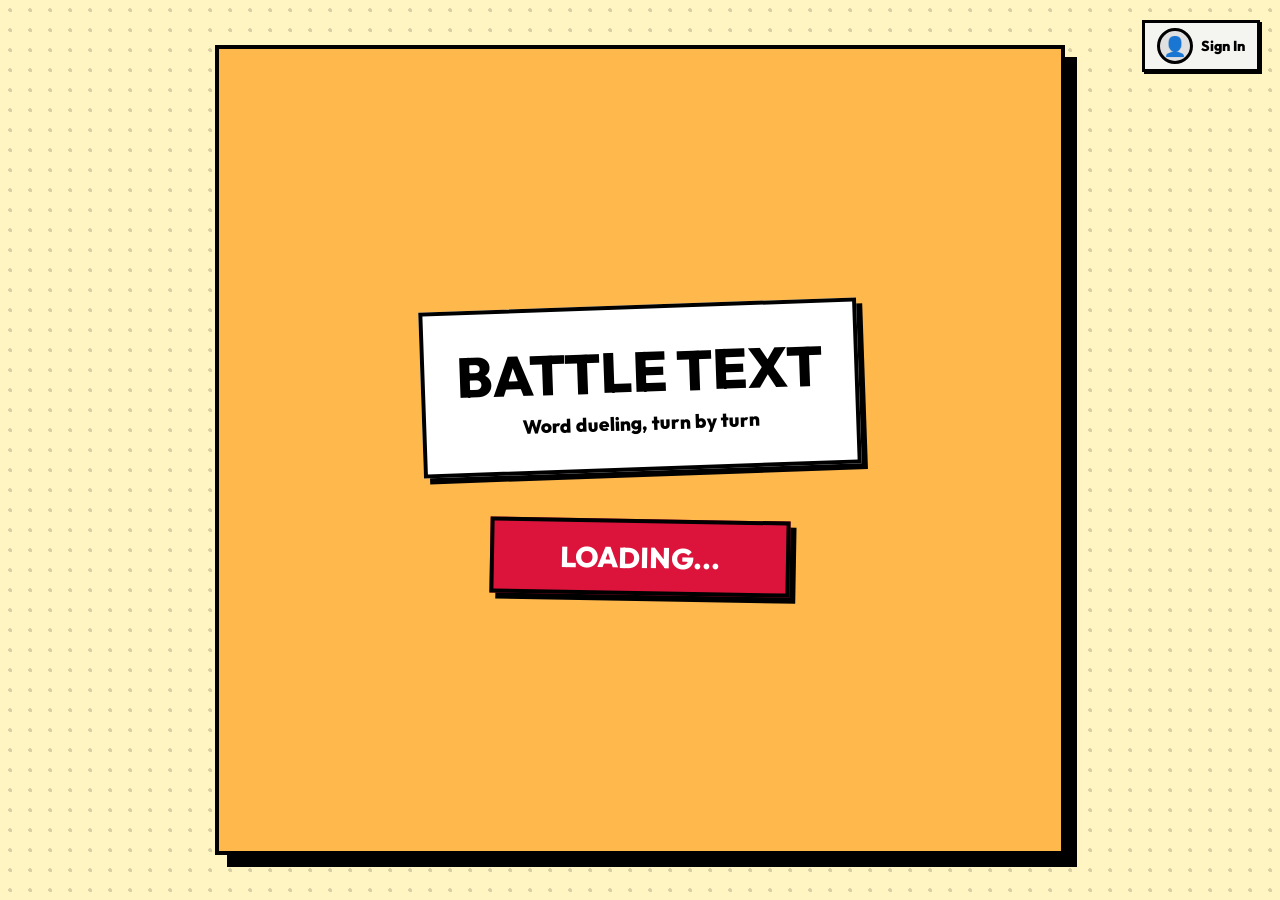
==== commit f679ffcb: "Implemented Oauth and Profile page" ====
--- a/src/main/resources/static/index.html
+++ b/src/main/resources/static/index.html
@@ -10,10 +10,123 @@
 </head>
 
 <body>
+    <div class="global-account-container">
+        <button id="account-btn" class="account-btn">
+            <span id="account-icon-display" class="account-icon guest">👤</span>
+            <span id="account-name-display">Log In</span>
+        </button>
+        <!-- Account Dropdown -->
+        <div id="account-dropdown" class="account-dropdown">
+            <button id="profile-link-btn" class="account-dropdown-btn">Profile</button>
+            <div class="account-dropdown-header">
+                <span id="dropdown-icon" class="account-icon"></span>
+                <div class="account-dropdown-info">
+                    <div id="dropdown-username" class="account-dropdown-username">Player</div>
+                    <div id="dropdown-stats" class="account-dropdown-stats">0 games played</div>
+                </div>
+            </div>
+            <div class="account-dropdown-actions">
+                <button id="logout-btn" class="account-dropdown-btn">Logout</button>
+            </div>
+        </div>
+    </div>
+
+    <!-- ========== PROFILE SCREEN ========== -->
+    <div id="profile-screen" class="screen hidden">
+        <div class="profile-container">
+            <div class="profile-header">
+                <button class="nav-btn back-btn" id="profile-back-btn">← Back</button>
+                <h2>Your Profile</h2>
+            </div>
+            
+            <div class="profile-content">
+                <div class="profile-avatar-section">
+                    <div class="profile-avatar-container">
+                        <img id="profile-picture" class="profile-picture" src="" alt="Profile">
+                        <div id="profile-fallback" class="profile-fallback">
+                            <span id="profile-icon-display"></span>
+                        </div>
+                    </div>
+                </div>
+                
+                <div class="profile-field">
+                    <label>Username</label>
+                    <div class="profile-username-row">
+                        <input type="text" id="profile-username-input" placeholder="USERNAME" maxlength="12">
+                        <button id="profile-username-edit-btn" class="profile-edit-btn">Edit</button>
+                    </div>
+                    <button id="profile-username-save-btn" class="profile-save-btn hidden">Save</button>
+                </div>
+                
+                <div class="profile-field">
+                    <label>Email</label>
+                    <div id="profile-email" class="profile-email"></div>
+                </div>
+                
+                <div class="profile-field">
+                    <label>Games Played</label>
+                    <div id="profile-games" class="profile-games">0</div>
+                </div>
+                
+                <div class="profile-error" id="profile-error"></div>
+                
+                <button id="profile-signout-btn" class="profile-signout-btn">Sign Out</button>
+            </div>
+        </div>
+    </div>
+
     <div id="app">
 
+        <!-- ========== LOGIN SCREEN ========== -->
+        <div id="login-screen" class="screen hidden">
+            <button class="nav-btn login-back-btn" id="login-back-btn"
+                style="position: absolute; top: 15px; left: 15px;">← Back</button>
+            <div class="login-container">
+                <div id="login-step-username">
+                    <h2>WELCOME!</h2>
+                    <p>What should we call you?</p>
+                    <div class="setup-field">
+                        <input type="text" id="login-username-input" placeholder="USERNAME" maxlength="12">
+                    </div>
+                    <button id="login-next-btn" class="primary-btn">Next</button>
+                </div>
+                <div id="login-step-google" class="login-step-hidden">
+                    <h2>READY!</h2>
+                    <p>Now sign in to save your progress</p>
+                    <button class="google-login-btn" id="google-login-click-btn">
+                        <img src="https://www.google.com/favicon.ico" alt="G">
+                        CONTINUE WITH GOOGLE
+                    </button>
+                </div>
+            </div>
+        </div>
+
+        <!-- ========== ACCOUNT SETUP SCREEN ========== -->
+        <div id="setup-screen" class="screen hidden">
+            <div class="setup-container">
+                <h2>Create Profile</h2>
+                <p class="subtitle">Choose your in-game identity</p>
+                <div class="setup-field">
+                    <label>Username</label>
+                    <input type="text" id="setup-username" placeholder="YOURNAME" maxlength="12">
+                </div>
+                <div class="setup-field">
+                    <label>Choose Icon</label>
+                    <div class="icon-selection">
+                        <div class="icon-option robot selected" data-icon="robot">🤖</div>
+                        <div class="icon-option ghost" data-icon="ghost">👻</div>
+                        <div class="icon-option star" data-icon="star">⭐</div>
+                        <div class="icon-option bolt" data-icon="bolt">⚡</div>
+                        <div class="icon-option skull" data-icon="skull">💀</div>
+                    </div>
+                </div>
+                <div class="setup-error" id="setup-error">Please enter a username</div>
+                <button id="setup-submit-btn" class="primary-btn">Let's Play!</button>
+            </div>
+        </div>
+
         <!-- ========== HOME SCREEN ========== -->
-        <div id="home-screen" class="screen current">
+        <div id="home-screen" class="screen hidden">
             <div class="home-center">
                 <div class="logo-container">
                     <h1>BATTLE TEXT</h1>
@@ -25,15 +138,16 @@
 
         <!-- ========== BOT SELECTION SCREEN ========== -->
         <div id="bot-screen" class="screen hidden">
-            <div class="bot-screen-header">
-                <button class="nav-btn back-btn" id="back-to-home-btn">← Back</button>
-                <h2>Choose Your Opponent</h2>
-                <div></div><!-- spacer for flex alignment -->
-            </div>
-
-            <div class="bot-screen-body">
-                <div id="bot-cards" class="bot-cards">
-                    <div class="bot-loading">Loading opponents…</div>
+            <div class="bot-center">
+                <div class="bot-screen-header">
+                    <button class="nav-btn back-btn" id="back-to-home-btn">← Back</button>
+                    <h2>Choose Your Opponent</h2>
+                </div>
+
+                <div class="bot-screen-body">
+                    <div id="bot-cards" class="bot-cards">
+                        <div class="bot-loading">Loading opponents…</div>
+                    </div>
                 </div>
             </div>
         </div>
@@ -48,7 +162,7 @@
             <!-- Header HUD -->
             <div class="game-header">
                 <div class="player-hud human">
-                    <div class="hud-avatar">👤 YOU</div>
+                    <div class="hud-avatar">👤 <span id="human-name-display">YOU</span></div>
                     <div class="hud-score" id="human-score">0</div>
                     <div class="hud-bar-container">
                         <div class="hud-bar" id="human-score-bar"></div>
@@ -91,11 +205,13 @@
 
         <!-- ========== GAME OVER SCREEN ========== -->
         <div id="game-over-screen" class="screen hidden">
-            <h1 id="game-over-title">YOU WIN!</h1>
-            <p id="game-over-subtitle">Target score reached.</p>
+            <div class="game-over-header">
+                <h1 id="game-over-title">YOU WIN!</h1>
+                <p id="game-over-subtitle">Target score reached.</p>
+            </div>
             <div class="final-scores">
                 <div class="score-box">
-                    <div>YOU</div>
+                    <div id="final-human-name">YOU</div>
                     <div id="final-human-score" class="score-value">0</div>
                 </div>
                 <div class="score-box">
--- a/src/main/resources/static/style.css
+++ b/src/main/resources/static/style.css
@@ -67,6 +67,11 @@
     z-index: 1;
 }
 
+.hidden,
+.login-step-hidden {
+    display: none !important;
+}
+
 /* HOME SCREEN */
 #home-screen {
     justify-content: center;
@@ -118,6 +123,20 @@
 /* BOT SELECTION SCREEN */
 #bot-screen {
     background-color: var(--cpu-color);
+    justify-content: center;
+    align-items: center;
+}
+
+.bot-center {
+    width: 90%;
+    max-width: 700px;
+    background: #fff;
+    border: var(--brutal-border);
+    box-shadow: var(--brutal-shadow);
+    display: flex;
+    flex-direction: column;
+    max-height: 85%;
+    transform: rotate(1deg);
 }
 
 .bot-screen-header {
@@ -250,7 +269,8 @@
     margin-top: 4px;
 }
 
-.bot-expand-icon, .bot-toggle-btn {
+.bot-expand-icon,
+.bot-toggle-btn {
     font-size: 1.5rem;
     font-weight: 800;
     transition: transform 0.2s;
@@ -276,7 +296,8 @@
     box-shadow: none;
 }
 
-.bot-card.open .bot-expand-icon, .bot-card.open .bot-toggle-btn {
+.bot-card.open .bot-expand-icon,
+.bot-card.open .bot-toggle-btn {
     transform: rotate(180deg);
 }
 
@@ -486,14 +507,11 @@
 
 .chat-placeholder {
     text-align: center;
-    color: var(--text-main);
+    color: #999;
     margin: auto;
-    font-weight: 800;
-    background: #fff;
-    padding: 15px 25px;
-    border: var(--brutal-border);
-    box-shadow: var(--brutal-shadow);
-    transform: rotate(1deg);
+    font-weight: 600;
+    font-size: 1.1rem;
+    text-transform: uppercase;
 }
 
 .chat-bubble-container {
@@ -706,27 +724,34 @@
     background: var(--secondary-color);
 }
 
+.game-over-header {
+    background: #fff;
+    border: var(--brutal-border);
+    box-shadow: var(--brutal-shadow);
+    padding: 20px 40px;
+    transform: rotate(-3deg);
+    margin-bottom: 2.5rem;
+    display: flex;
+    flex-direction: column;
+    align-items: center;
+    text-align: center;
+}
+
 #game-over-title {
     font-size: 5rem;
     font-weight: 800;
-    margin-bottom: 0.5rem;
+    line-height: 1;
+    margin-bottom: 8px;
     color: var(--cpu-color);
     text-transform: uppercase;
     text-shadow: 4px 4px 0 var(--text-main);
-    border: var(--brutal-border);
-    padding: 10px 30px;
-    background: #fff;
-    transform: rotate(-3deg);
-    text-align: center;
 }
 
 #game-over-subtitle {
-    font-size: 1.5rem;
-    font-weight: 800;
-    color: #fff;
-    margin-bottom: 3rem;
-    background: var(--text-main);
-    padding: 5px 15px;
+    font-size: 1.2rem;
+    font-weight: 800;
+    color: #666;
+    text-transform: uppercase;
 }
 
 .final-scores {
@@ -830,4 +855,563 @@
 ::-webkit-scrollbar-thumb {
     background: var(--secondary-color);
     border: 2px solid var(--text-main);
+}
+
+/* ========== ACCOUNT ICONS (CSS-based) ========== */
+.account-icon {
+    width: 36px;
+    height: 36px;
+    border: 3px solid var(--text-main);
+    display: flex;
+    align-items: center;
+    justify-content: center;
+    font-size: 1.2rem;
+    font-weight: 800;
+}
+
+.account-icon.robot {
+    background: var(--primary-color);
+    color: #fff;
+    border-radius: 8px;
+}
+
+.account-icon.ghost {
+    background: var(--secondary-color);
+    color: #fff;
+    border-radius: 50%;
+}
+
+.account-icon.star {
+    background: var(--accent-color);
+    color: var(--text-main);
+    clip-path: polygon(50% 0%, 61% 35%, 98% 35%, 68% 57%, 79% 91%, 50% 70%, 21% 91%, 32% 57%, 2% 35%, 39% 35%);
+    border: none;
+}
+
+.account-icon.bolt {
+    background: var(--cpu-color);
+    color: var(--text-main);
+    border-radius: 4px;
+}
+
+.account-icon.skull {
+    background: var(--text-main);
+    color: #fff;
+    border-radius: 50%;
+}
+
+.account-icon.guest {
+    background: #e0e0e0;
+    color: var(--text-main);
+    border-radius: 50%;
+}
+
+/* ========== ACCOUNT BUTTON (TOP RIGHT) ========== */
+.global-account-container {
+    position: fixed;
+    top: 20px;
+    right: 20px;
+    z-index: 2000;
+}
+
+.account-btn {
+    display: flex;
+    align-items: center;
+    gap: 8px;
+    background: var(--bg-color);
+    border: 3px solid var(--text-main);
+    padding: 5px 12px;
+    cursor: pointer;
+    font-family: var(--font-family);
+    font-weight: 800;
+    font-size: 0.9rem;
+    box-shadow: 2px 2px 0 var(--text-main);
+}
+
+.account-btn:hover {
+    transform: translate(1px, 1px);
+    box-shadow: 1px 1px 0 var(--text-main);
+}
+
+.account-dropdown {
+    position: absolute;
+    top: 100%;
+    margin-top: 10px;
+    right: 0;
+    background: #fff;
+    border: var(--brutal-border);
+    box-shadow: var(--brutal-shadow);
+    z-index: 100;
+    min-width: 200px;
+    display: none;
+}
+
+.account-dropdown.show {
+    display: block;
+}
+
+.account-dropdown-header {
+    padding: 15px;
+    border-bottom: 3px solid var(--text-main);
+    display: flex;
+    align-items: center;
+    gap: 10px;
+}
+
+.account-dropdown-info {
+    flex: 1;
+}
+
+.account-dropdown-username {
+    font-weight: 800;
+    font-size: 1.1rem;
+    text-transform: uppercase;
+}
+
+.account-dropdown-stats {
+    font-size: 0.85rem;
+    color: #666;
+    margin-top: 2px;
+}
+
+.account-dropdown-actions {
+    padding: 10px;
+    display: flex;
+    flex-direction: column;
+    gap: 8px;
+}
+
+.account-dropdown-btn {
+    width: 100%;
+    padding: 10px;
+    border: 3px solid var(--text-main);
+    background: var(--bg-color);
+    font-family: var(--font-family);
+    font-weight: 800;
+    font-size: 0.9rem;
+    cursor: pointer;
+    text-transform: uppercase;
+}
+
+.account-dropdown-btn:hover {
+    background: var(--accent-color);
+}
+
+/* ========== LOGIN SCREEN ========== */
+#login-screen {
+    justify-content: center;
+    align-items: center;
+    padding: 2rem;
+    background-color: var(--bg-color);
+}
+
+.login-container {
+    background: #fff;
+    border: var(--brutal-border);
+    box-shadow: var(--brutal-shadow);
+    padding: 2rem;
+    width: 100%;
+    max-width: 400px;
+    text-align: center;
+}
+
+.login-container h2 {
+    font-size: 2rem;
+    font-weight: 800;
+    text-transform: uppercase;
+    margin-bottom: 1rem;
+}
+
+.login-container p {
+    font-size: 1rem;
+    font-weight: 600;
+    color: #666;
+    margin-bottom: 1.5rem;
+}
+
+.google-login-btn {
+    display: inline-flex;
+    align-items: center;
+    justify-content: center;
+    gap: 10px;
+    width: 100%;
+    padding: 15px;
+    background: #fff;
+    border: var(--brutal-border);
+    box-shadow: var(--brutal-shadow);
+    font-family: var(--font-family);
+    font-weight: 800;
+    font-size: 1.1rem;
+    cursor: pointer;
+    text-transform: uppercase;
+    margin-bottom: 1.5rem;
+    transition: all 0.1s;
+}
+
+.google-login-btn:hover {
+    transform: translate(2px, 2px);
+    box-shadow: var(--brutal-shadow-hover);
+}
+
+.google-login-btn img {
+    width: 24px;
+    height: 24px;
+}
+
+/* ========== ACCOUNT SETUP SCREEN ========== */
+#setup-screen {
+    justify-content: center;
+    align-items: center;
+    padding: 2rem;
+    background-color: var(--bg-color);
+}
+
+.setup-container {
+    background: #fff;
+    border: var(--brutal-border);
+    box-shadow: var(--brutal-shadow);
+    padding: 2rem;
+    width: 100%;
+    max-width: 400px;
+    text-align: center;
+}
+
+.setup-container h2 {
+    font-size: 1.8rem;
+    font-weight: 800;
+    text-transform: uppercase;
+    margin-bottom: 0.5rem;
+}
+
+.setup-container .subtitle {
+    font-size: 1rem;
+    font-weight: 600;
+    color: #666;
+    margin-bottom: 1.5rem;
+}
+
+.setup-field {
+    margin-bottom: 1.5rem;
+    text-align: left;
+}
+
+.setup-field label {
+    display: block;
+    font-weight: 800;
+    font-size: 0.9rem;
+    text-transform: uppercase;
+    margin-bottom: 8px;
+}
+
+.setup-field input[type="text"] {
+    width: 100%;
+    padding: 12px;
+    border: var(--brutal-border);
+    font-family: var(--font-family);
+    font-size: 1.1rem;
+    font-weight: 800;
+    text-transform: uppercase;
+}
+
+.setup-field input[type="text"]:focus {
+    outline: none;
+    background: var(--human-color);
+}
+
+.icon-selection {
+    display: flex;
+    justify-content: center;
+    gap: 15px;
+    margin-bottom: 1.5rem;
+}
+
+.icon-option {
+    width: 50px;
+    height: 50px;
+    border: 3px solid var(--text-main);
+    cursor: pointer;
+    display: flex;
+    align-items: center;
+    justify-content: center;
+    font-size: 1.5rem;
+    transition: all 0.1s;
+}
+
+.icon-option:hover {
+    transform: scale(1.1);
+}
+
+.icon-option.selected {
+    box-shadow: 0 0 0 3px var(--accent-color);
+}
+
+.icon-option.robot {
+    background: var(--primary-color);
+    color: #fff;
+    border-radius: 8px;
+}
+
+.icon-option.ghost {
+    background: var(--secondary-color);
+    color: #fff;
+    border-radius: 50%;
+}
+
+.icon-option.star {
+    background: var(--accent-color);
+    color: var(--text-main);
+    clip-path: polygon(50% 0%, 61% 35%, 98% 35%, 68% 57%, 79% 91%, 50% 70%, 21% 91%, 32% 57%, 2% 35%, 39% 35%);
+    border: none;
+}
+
+.icon-option.bolt {
+    background: var(--cpu-color);
+    color: var(--text-main);
+    border-radius: 4px;
+}
+
+.icon-option.skull {
+    background: var(--text-main);
+    color: #fff;
+    border-radius: 50%;
+}
+
+.setup-error {
+    color: var(--primary-color);
+    font-weight: 800;
+    font-size: 0.9rem;
+    margin-bottom: 1rem;
+    display: none;
+}
+
+.setup-error.show {
+    display: block;
+}
+
+/* ========== PROFILE SCREEN ========== */
+#profile-screen {
+    justify-content: center;
+    align-items: center;
+    padding: 2rem;
+    background-color: #FFF5C2;
+    background-image: radial-gradient(rgba(0, 0, 0, 0.15) 15%, transparent 15%);
+    background-size: 20px 20px;
+    background-position: 0 0, 10px 10px;
+}
+
+.profile-container {
+    background: #fff;
+    border: var(--brutal-border);
+    box-shadow: var(--brutal-shadow);
+    width: 100%;
+    max-width: 450px;
+    transform: rotate(1deg);
+}
+
+.profile-header {
+    display: flex;
+    align-items: center;
+    gap: 15px;
+    padding: 20px;
+    border-bottom: var(--brutal-border);
+    background: var(--accent-color);
+}
+
+.profile-header h2 {
+    font-size: 1.5rem;
+    font-weight: 800;
+    text-transform: uppercase;
+}
+
+.profile-content {
+    padding: 2rem;
+    display: flex;
+    flex-direction: column;
+    align-items: center;
+    gap: 1.5rem;
+}
+
+.profile-avatar-section {
+    margin-bottom: 0.5rem;
+}
+
+.profile-avatar-container {
+    position: relative;
+    width: 120px;
+    height: 120px;
+}
+
+.profile-picture {
+    width: 120px;
+    height: 120px;
+    border: var(--brutal-border);
+    object-fit: cover;
+    box-shadow: 4px 4px 0 var(--text-main);
+}
+
+.profile-picture.hidden {
+    display: none;
+}
+
+.profile-fallback {
+    width: 120px;
+    height: 120px;
+    border: 3px dashed var(--text-main);
+    box-shadow: 4px 4px 0 var(--text-main);
+    display: flex;
+    align-items: center;
+    justify-content: center;
+    font-size: 4rem;
+    background: var(--primary-color);
+    color: #fff;
+    position: relative;
+    background-image: radial-gradient(circle, transparent 6px, var(--primary-color) 6px);
+    background-size: 12px 12px;
+    background-position: 0 0, 6px 6px;
+}
+
+.profile-fallback::before {
+    content: '';
+    position: absolute;
+    inset: 4px;
+    border: 2px dashed var(--text-main);
+    opacity: 0.5;
+}
+
+.profile-fallback.hidden {
+    display: none;
+}
+
+.profile-field {
+    width: 100%;
+    text-align: left;
+}
+
+.profile-field label {
+    display: block;
+    font-weight: 800;
+    font-size: 0.85rem;
+    text-transform: uppercase;
+    margin-bottom: 8px;
+    color: #666;
+}
+
+.profile-username-row {
+    display: flex;
+    gap: 10px;
+}
+
+.profile-username-row input {
+    flex: 1;
+    padding: 12px;
+    border: var(--brutal-border);
+    font-family: var(--font-family);
+    font-size: 1.1rem;
+    font-weight: 800;
+    text-transform: uppercase;
+    background: var(--bg-color);
+}
+
+.profile-username-row input:focus {
+    outline: none;
+    background: var(--human-color);
+}
+
+.profile-username-row input:disabled {
+    background: #e0e0e0;
+    cursor: not-allowed;
+}
+
+.profile-edit-btn {
+    padding: 12px 20px;
+    border: 3px solid var(--text-main);
+    background: var(--bg-color);
+    font-family: var(--font-family);
+    font-weight: 800;
+    font-size: 0.9rem;
+    cursor: pointer;
+    text-transform: uppercase;
+    box-shadow: 2px 2px 0 var(--text-main);
+    transition: all 0.1s;
+}
+
+.profile-edit-btn:hover {
+    transform: translate(1px, 1px);
+    box-shadow: 1px 1px 0 var(--text-main);
+    background: var(--accent-color);
+}
+
+.profile-save-btn {
+    width: 100%;
+    padding: 12px;
+    margin-top: 10px;
+    border: var(--brutal-border);
+    background: var(--cpu-color);
+    font-family: var(--font-family);
+    font-weight: 800;
+    font-size: 1rem;
+    cursor: pointer;
+    text-transform: uppercase;
+    box-shadow: var(--brutal-shadow);
+    transition: all 0.1s;
+}
+
+.profile-save-btn:hover {
+    transform: translate(2px, 2px);
+    box-shadow: var(--brutal-shadow-hover);
+}
+
+.profile-email {
+    padding: 12px;
+    border: 3px solid #e0e0e0;
+    font-family: var(--font-family);
+    font-size: 1rem;
+    color: #666;
+    background: #f9f9f9;
+}
+
+.profile-games {
+    padding: 12px;
+    border: var(--brutal-border);
+    font-family: var(--font-family);
+    font-size: 1.5rem;
+    font-weight: 800;
+    text-align: center;
+    background: var(--accent-color);
+}
+
+.profile-error {
+    color: var(--primary-color);
+    font-weight: 800;
+    font-size: 0.9rem;
+    display: none;
+    width: 100%;
+    text-align: center;
+    padding: 10px;
+    border: 2px solid var(--primary-color);
+}
+
+.profile-error.show {
+    display: block;
+}
+
+.profile-signout-btn {
+    width: 100%;
+    padding: 15px;
+    margin-top: 1rem;
+    border: var(--brutal-border);
+    background: var(--primary-color);
+    color: #fff;
+    font-family: var(--font-family);
+    font-weight: 800;
+    font-size: 1.1rem;
+    cursor: pointer;
+    text-transform: uppercase;
+    box-shadow: var(--brutal-shadow);
+    transition: all 0.1s;
+}
+
+.profile-signout-btn:hover {
+    transform: translate(2px, 2px);
+    box-shadow: var(--brutal-shadow-hover);
 }
